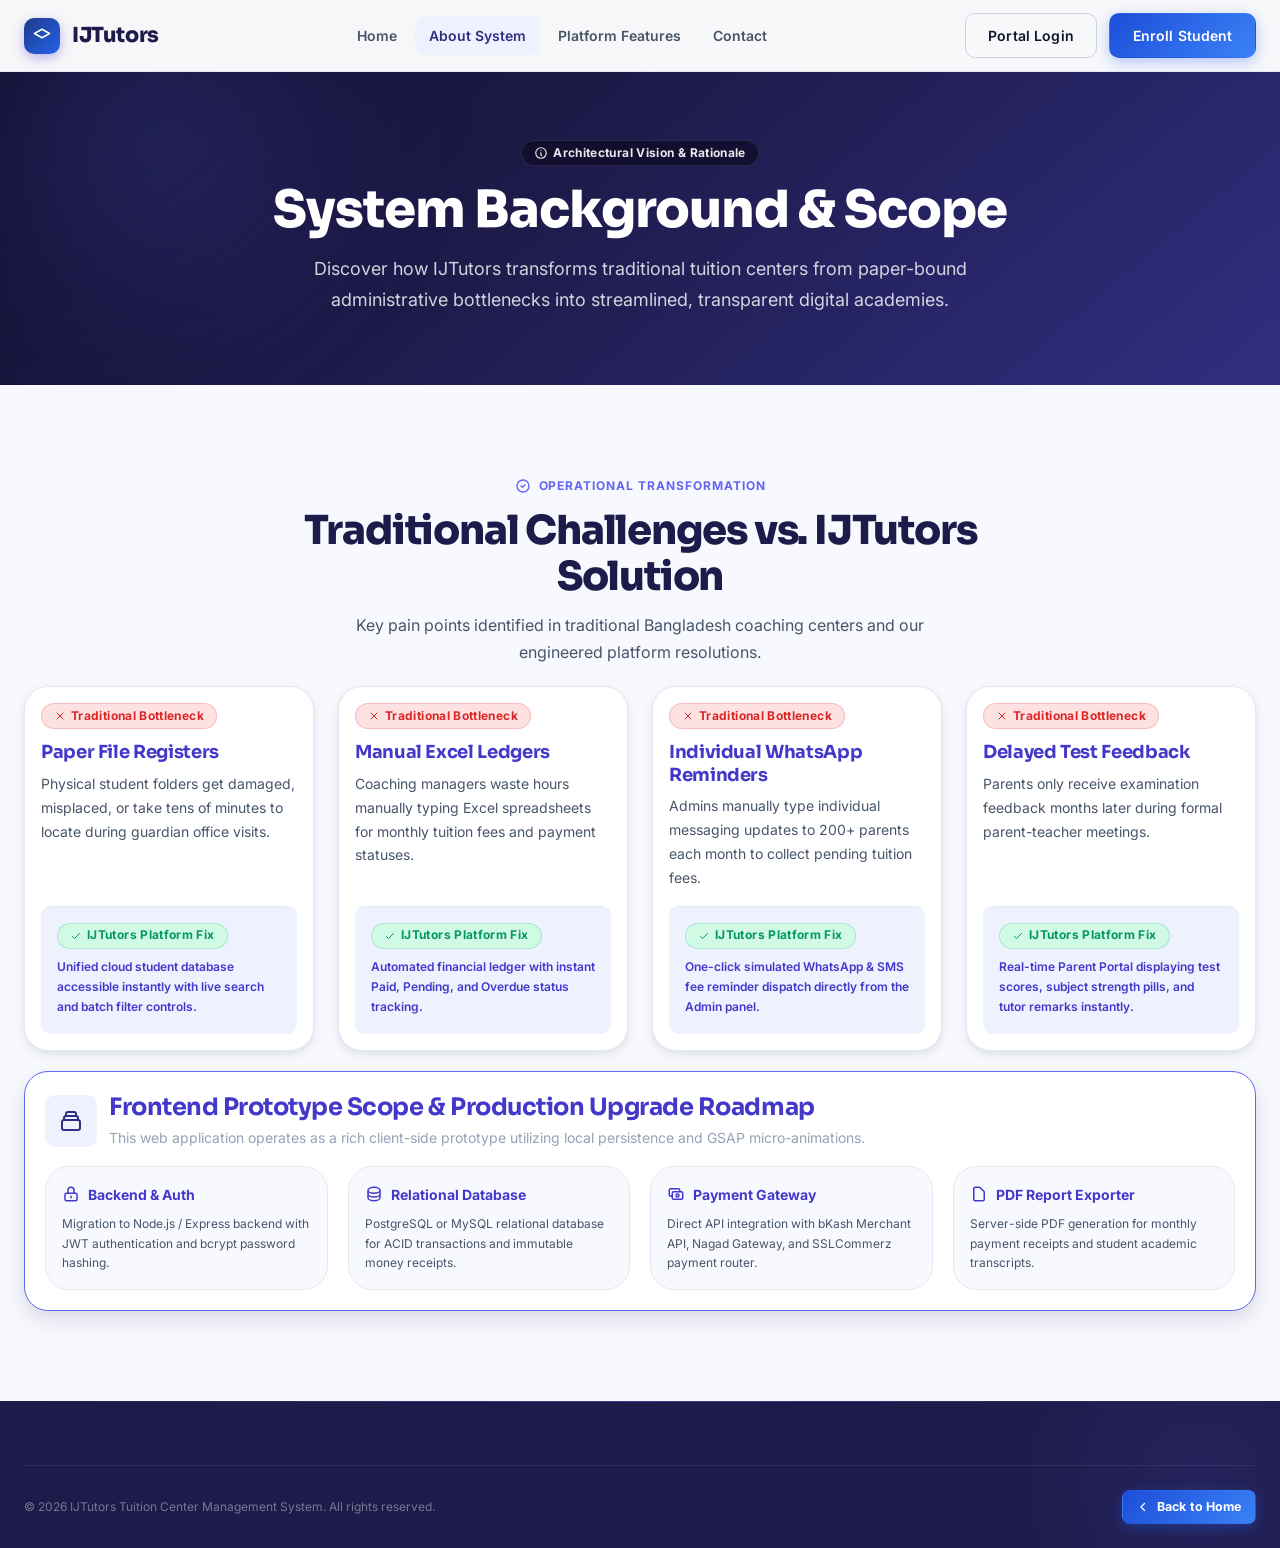
==== about.html @ 316cc88b "project added" ====
<!DOCTYPE html>
<html lang="en">
<head>
  <meta charset="UTF-8">
  <meta name="viewport" content="width=device-width, initial-scale=1.0">
  <title>About System | IJTutors Management Platform</title>
  <link rel="preconnect" href="https://fonts.googleapis.com">
  <link rel="preconnect" href="https://fonts.gstatic.com" crossorigin>
  <link href="https://fonts.googleapis.com/css2?family=Sora:wght@400;500;600;700;800&family=Inter:wght@400;500;600;700&display=swap" rel="stylesheet">
  <link rel="stylesheet" href="css/main.css">
</head>
<body>

  <!-- Navigation Bar -->
  <header class="navbar navbar-solid">
    <div class="container">
      <a href="index.html" class="nav-brand">
        <div class="nav-brand-icon">
          <svg fill="none" stroke="currentColor" viewBox="0 0 24 24"><path stroke-linecap="round" stroke-linejoin="round" stroke-width="2" d="M12 14l9-5-9-5-9 5 9 5z"/></svg>
        </div>
        <span>IJTutors</span>
      </a>
      <nav class="nav-links">
        <a href="index.html" class="nav-link">Home</a>
        <a href="about.html" class="nav-link active">About System</a>
        <a href="index.html#features" class="nav-link">Platform Features</a>
        <a href="contact.html" class="nav-link">Contact</a>
      </nav>
      <div class="nav-actions">
        <a href="login.html" class="btn btn-outline">Portal Login</a>
        <a href="register.html" class="btn btn-teal">Enroll Student</a>
      </div>
    </div>
  </header>

  <!-- Page Banner Header -->
  <section class="position-relative overflow-hidden" style="padding: 140px 0 70px; background: var(--gradient-hero); color: #ffffff;">
    <div class="blob-shape blob-1"></div>
    <div class="container position-relative z-1 text-center">
      <span class="badge badge-dark mb-3 px-3 py-2">
        <svg width="14" height="14" fill="none" stroke="currentColor" viewBox="0 0 24 24"><path stroke-linecap="round" stroke-linejoin="round" stroke-width="2" d="M13 16h-1v-4h-1m1-4h.01M21 12a9 9 0 11-18 0 9 9 0 0118 0z"/></svg>
        <span>Architectural Vision & Rationale</span>
      </span>
      <h1 class="text-white mb-3" style="font-size: clamp(2.2rem, 4vw, 3.2rem); font-weight: 800;">System Background & Scope</h1>
      <p style="color: rgba(255,255,255,0.8); max-width: 720px; margin: 0 auto; line-height: 1.7;" class="fs-md">
        Discover how IJTutors transforms traditional tuition centers from paper-bound administrative bottlenecks into streamlined, transparent digital academies.
      </p>
    </div>
  </section>

  <!-- Main Content Section -->
  <section style="padding: 90px 0; background-color: var(--color-background);">
    <div class="container">
      
      <!-- Problems Matrix from PPTX -->
      <div class="mb-5">
        <div class="text-center mb-5" style="max-width: 720px; margin-left: auto; margin-right: auto;">
          <span class="section-eyebrow justify-content-center">
            <svg width="16" height="16" fill="none" stroke="currentColor" viewBox="0 0 24 24"><path stroke-linecap="round" stroke-linejoin="round" stroke-width="2" d="M9 12l2 2 4-4m6 2a9 9 0 11-18 0 9 9 0 0118 0z"/></svg>
            <span>Operational Transformation</span>
          </span>
          <h2 class="section-title mb-3">Traditional Challenges vs. IJTutors Solution</h2>
          <p class="section-desc mx-auto">Key pain points identified in traditional Bangladesh coaching centers and our engineered platform resolutions.</p>
        </div>

        <div style="display: grid; grid-template-columns: repeat(auto-fit, minmax(270px, 1fr)); gap: 24px;">
          
          <!-- Card 1 -->
          <div class="card p-4 d-flex flex-column justify-content-between h-100 shadow-md">
            <div>
              <span class="badge badge-overdue mb-3">
                <svg width="12" height="12" fill="none" stroke="currentColor" viewBox="0 0 24 24"><path stroke-linecap="round" stroke-linejoin="round" stroke-width="2" d="M6 18L18 6M6 6l12 12"/></svg>
                <span>Traditional Bottleneck</span>
              </span>
              <h3 class="fs-md fw-bold text-primary mb-2">Paper File Registers</h3>
              <p class="fs-sm text-secondary">Physical student folders get damaged, misplaced, or take tens of minutes to locate during guardian office visits.</p>
            </div>
            <div class="border-top pt-3 mt-4" style="background: var(--color-primary-subtle); padding: 1rem; border-radius: var(--radius-md);">
              <span class="badge badge-success mb-2">
                <svg width="12" height="12" fill="none" stroke="currentColor" viewBox="0 0 24 24"><path stroke-linecap="round" stroke-linejoin="round" stroke-width="2" d="M5 13l4 4L19 7"/></svg>
                <span>IJTutors Platform Fix</span>
              </span>
              <p class="fs-xs fw-semibold text-primary mb-0">Unified cloud student database accessible instantly with live search and batch filter controls.</p>
            </div>
          </div>

          <!-- Card 2 -->
          <div class="card p-4 d-flex flex-column justify-content-between h-100 shadow-md">
            <div>
              <span class="badge badge-overdue mb-3">
                <svg width="12" height="12" fill="none" stroke="currentColor" viewBox="0 0 24 24"><path stroke-linecap="round" stroke-linejoin="round" stroke-width="2" d="M6 18L18 6M6 6l12 12"/></svg>
                <span>Traditional Bottleneck</span>
              </span>
              <h3 class="fs-md fw-bold text-primary mb-2">Manual Excel Ledgers</h3>
              <p class="fs-sm text-secondary">Coaching managers waste hours manually typing Excel spreadsheets for monthly tuition fees and payment statuses.</p>
            </div>
            <div class="border-top pt-3 mt-4" style="background: var(--color-primary-subtle); padding: 1rem; border-radius: var(--radius-md);">
              <span class="badge badge-success mb-2">
                <svg width="12" height="12" fill="none" stroke="currentColor" viewBox="0 0 24 24"><path stroke-linecap="round" stroke-linejoin="round" stroke-width="2" d="M5 13l4 4L19 7"/></svg>
                <span>IJTutors Platform Fix</span>
              </span>
              <p class="fs-xs fw-semibold text-primary mb-0">Automated financial ledger with instant Paid, Pending, and Overdue status tracking.</p>
            </div>
          </div>

          <!-- Card 3 -->
          <div class="card p-4 d-flex flex-column justify-content-between h-100 shadow-md">
            <div>
              <span class="badge badge-overdue mb-3">
                <svg width="12" height="12" fill="none" stroke="currentColor" viewBox="0 0 24 24"><path stroke-linecap="round" stroke-linejoin="round" stroke-width="2" d="M6 18L18 6M6 6l12 12"/></svg>
                <span>Traditional Bottleneck</span>
              </span>
              <h3 class="fs-md fw-bold text-primary mb-2">Individual WhatsApp Reminders</h3>
              <p class="fs-sm text-secondary">Admins manually type individual messaging updates to 200+ parents each month to collect pending tuition fees.</p>
            </div>
            <div class="border-top pt-3 mt-4" style="background: var(--color-primary-subtle); padding: 1rem; border-radius: var(--radius-md);">
              <span class="badge badge-success mb-2">
                <svg width="12" height="12" fill="none" stroke="currentColor" viewBox="0 0 24 24"><path stroke-linecap="round" stroke-linejoin="round" stroke-width="2" d="M5 13l4 4L19 7"/></svg>
                <span>IJTutors Platform Fix</span>
              </span>
              <p class="fs-xs fw-semibold text-primary mb-0">One-click simulated WhatsApp & SMS fee reminder dispatch directly from the Admin panel.</p>
            </div>
          </div>

          <!-- Card 4 -->
          <div class="card p-4 d-flex flex-column justify-content-between h-100 shadow-md">
            <div>
              <span class="badge badge-overdue mb-3">
                <svg width="12" height="12" fill="none" stroke="currentColor" viewBox="0 0 24 24"><path stroke-linecap="round" stroke-linejoin="round" stroke-width="2" d="M6 18L18 6M6 6l12 12"/></svg>
                <span>Traditional Bottleneck</span>
              </span>
              <h3 class="fs-md fw-bold text-primary mb-2">Delayed Test Feedback</h3>
              <p class="fs-sm text-secondary">Parents only receive examination feedback months later during formal parent-teacher meetings.</p>
            </div>
            <div class="border-top pt-3 mt-4" style="background: var(--color-primary-subtle); padding: 1rem; border-radius: var(--radius-md);">
              <span class="badge badge-success mb-2">
                <svg width="12" height="12" fill="none" stroke="currentColor" viewBox="0 0 24 24"><path stroke-linecap="round" stroke-linejoin="round" stroke-width="2" d="M5 13l4 4L19 7"/></svg>
                <span>IJTutors Platform Fix</span>
              </span>
              <p class="fs-xs fw-semibold text-primary mb-0">Real-time Parent Portal displaying test scores, subject strength pills, and tutor remarks instantly.</p>
            </div>
          </div>

        </div>
      </div>

      <!-- Production Upgrade Roadmap -->
      <div class="card p-5 mt-5 shadow-lg" style="background: var(--color-surface); border: 1.5px solid var(--color-primary-light);">
        <div class="d-flex align-items-center gap-3 mb-3">
          <div class="stat-icon-wrap primary">
            <svg width="24" height="24" fill="none" stroke="currentColor" viewBox="0 0 24 24"><path stroke-linecap="round" stroke-linejoin="round" stroke-width="2" d="M19 11H5m14 0a2 2 0 012 2v6a2 2 0 01-2 2H5a2 2 0 01-2-2v-6a2 2 0 012-2m14 0V9a2 2 0 00-2-2M5 11V9a2 2 0 012-2m0 0V5a2 2 0 012-2h6a2 2 0 012 2v2M7 7h10"/></svg>
          </div>
          <div>
            <h3 class="fs-xl fw-bold text-primary mb-1">Frontend Prototype Scope & Production Upgrade Roadmap</h3>
            <p class="fs-sm text-muted mb-0">This web application operates as a rich client-side prototype utilizing local persistence and GSAP micro-animations.</p>
          </div>
        </div>

        <div style="display: grid; grid-template-columns: repeat(auto-fit, minmax(220px, 1fr)); gap: 20px;" class="mt-4">
          
          <div class="p-4 rounded-xl border" style="background: var(--color-background);">
            <div class="d-flex align-items-center gap-2 mb-2 text-primary fw-bold fs-sm">
              <svg width="18" height="18" fill="none" stroke="currentColor" viewBox="0 0 24 24"><path stroke-linecap="round" stroke-linejoin="round" stroke-width="2" d="M12 15v2m-6 4h12a2 2 0 002-2v-6a2 2 0 00-2-2H6a2 2 0 00-2 2v6a2 2 0 002 2zm10-10V7a4 4 0 00-8 0v4h8z"/></svg>
              <span>Backend & Auth</span>
            </div>
            <div class="fs-xs text-secondary">Migration to Node.js / Express backend with JWT authentication and bcrypt password hashing.</div>
          </div>

          <div class="p-4 rounded-xl border" style="background: var(--color-background);">
            <div class="d-flex align-items-center gap-2 mb-2 text-primary fw-bold fs-sm">
              <svg width="18" height="18" fill="none" stroke="currentColor" viewBox="0 0 24 24"><path stroke-linecap="round" stroke-linejoin="round" stroke-width="2" d="M4 7v10c0 2.21 3.582 4 8 4s8-1.79 8-4V7M4 7c0 2.21 3.582 4 8 4s8-1.79 8-4M4 7c0-2.21 3.582-4 8-4s8 1.79 8 4m0 5c0 2.21-3.582 4-8 4s-8-1.79-8-4"/></svg>
              <span>Relational Database</span>
            </div>
            <div class="fs-xs text-secondary">PostgreSQL or MySQL relational database for ACID transactions and immutable money receipts.</div>
          </div>

          <div class="p-4 rounded-xl border" style="background: var(--color-background);">
            <div class="d-flex align-items-center gap-2 mb-2 text-primary fw-bold fs-sm">
              <svg width="18" height="18" fill="none" stroke="currentColor" viewBox="0 0 24 24"><path stroke-linecap="round" stroke-linejoin="round" stroke-width="2" d="M17 9V7a2 2 0 00-2-2H5a2 2 0 00-2 2v6a2 2 0 002 2h2m2 4h10a2 2 0 002-2v-6a2 2 0 00-2-2H9a2 2 0 00-2 2v6a2 2 0 002 2zm7-5a2 2 0 11-4 0 2 2 0 014 0z"/></svg>
              <span>Payment Gateway</span>
            </div>
            <div class="fs-xs text-secondary">Direct API integration with bKash Merchant API, Nagad Gateway, and SSLCommerz payment router.</div>
          </div>

          <div class="p-4 rounded-xl border" style="background: var(--color-background);">
            <div class="d-flex align-items-center gap-2 mb-2 text-primary fw-bold fs-sm">
              <svg width="18" height="18" fill="none" stroke="currentColor" viewBox="0 0 24 24"><path stroke-linecap="round" stroke-linejoin="round" stroke-width="2" d="M7 21h10a2 2 0 002-2V9.414a1 1 0 00-.293-.707l-5.414-5.414A1 1 0 0012.586 3H7a2 2 0 00-2 2v14a2 2 0 002 2z"/></svg>
              <span>PDF Report Exporter</span>
            </div>
            <div class="fs-xs text-secondary">Server-side PDF generation for monthly payment receipts and student academic transcripts.</div>
          </div>

        </div>
      </div>

    </div>
  </section>

  <!-- Footer -->
  <footer class="footer">
    <div class="container">
      <div class="footer-bottom">
        <span>&copy; 2026 IJTutors Tuition Center Management System. All rights reserved.</span>
        <a href="index.html" class="btn btn-teal btn-sm d-inline-flex align-items-center gap-2" style="padding: 0.35rem 0.85rem; border-radius: 8px; font-weight: 700; font-size: 0.78rem;">
          <svg width="12" height="12" fill="none" stroke="currentColor" viewBox="0 0 24 24"><path stroke-linecap="round" stroke-linejoin="round" stroke-width="2.5" d="M15 19l-7-7 7-7"/></svg>
          <span>Back to Home</span>
        </a>
      </div>
    </div>
  </footer>

  <script src="js/mock-data.js"></script>
  <script src="js/store.js"></script>
  <script src="js/auth.js"></script>
  <script src="js/ui.js"></script>
  <script src="js/app.js"></script>
</body>
</html>
---- css/main.css ----
/* Master CSS Bundle — IJTutors Management System v2 */
@import url('https://fonts.googleapis.com/css2?family=Sora:wght@400;500;600;700;800&family=Inter:wght@400;500;600;700&display=swap');

@import url('./tokens.css');
@import url('./base.css');
@import url('./components.css');
@import url('./layout.css');
@import url('./dashboard.css');
@import url('./animations.css');
@import url('./utilities.css');
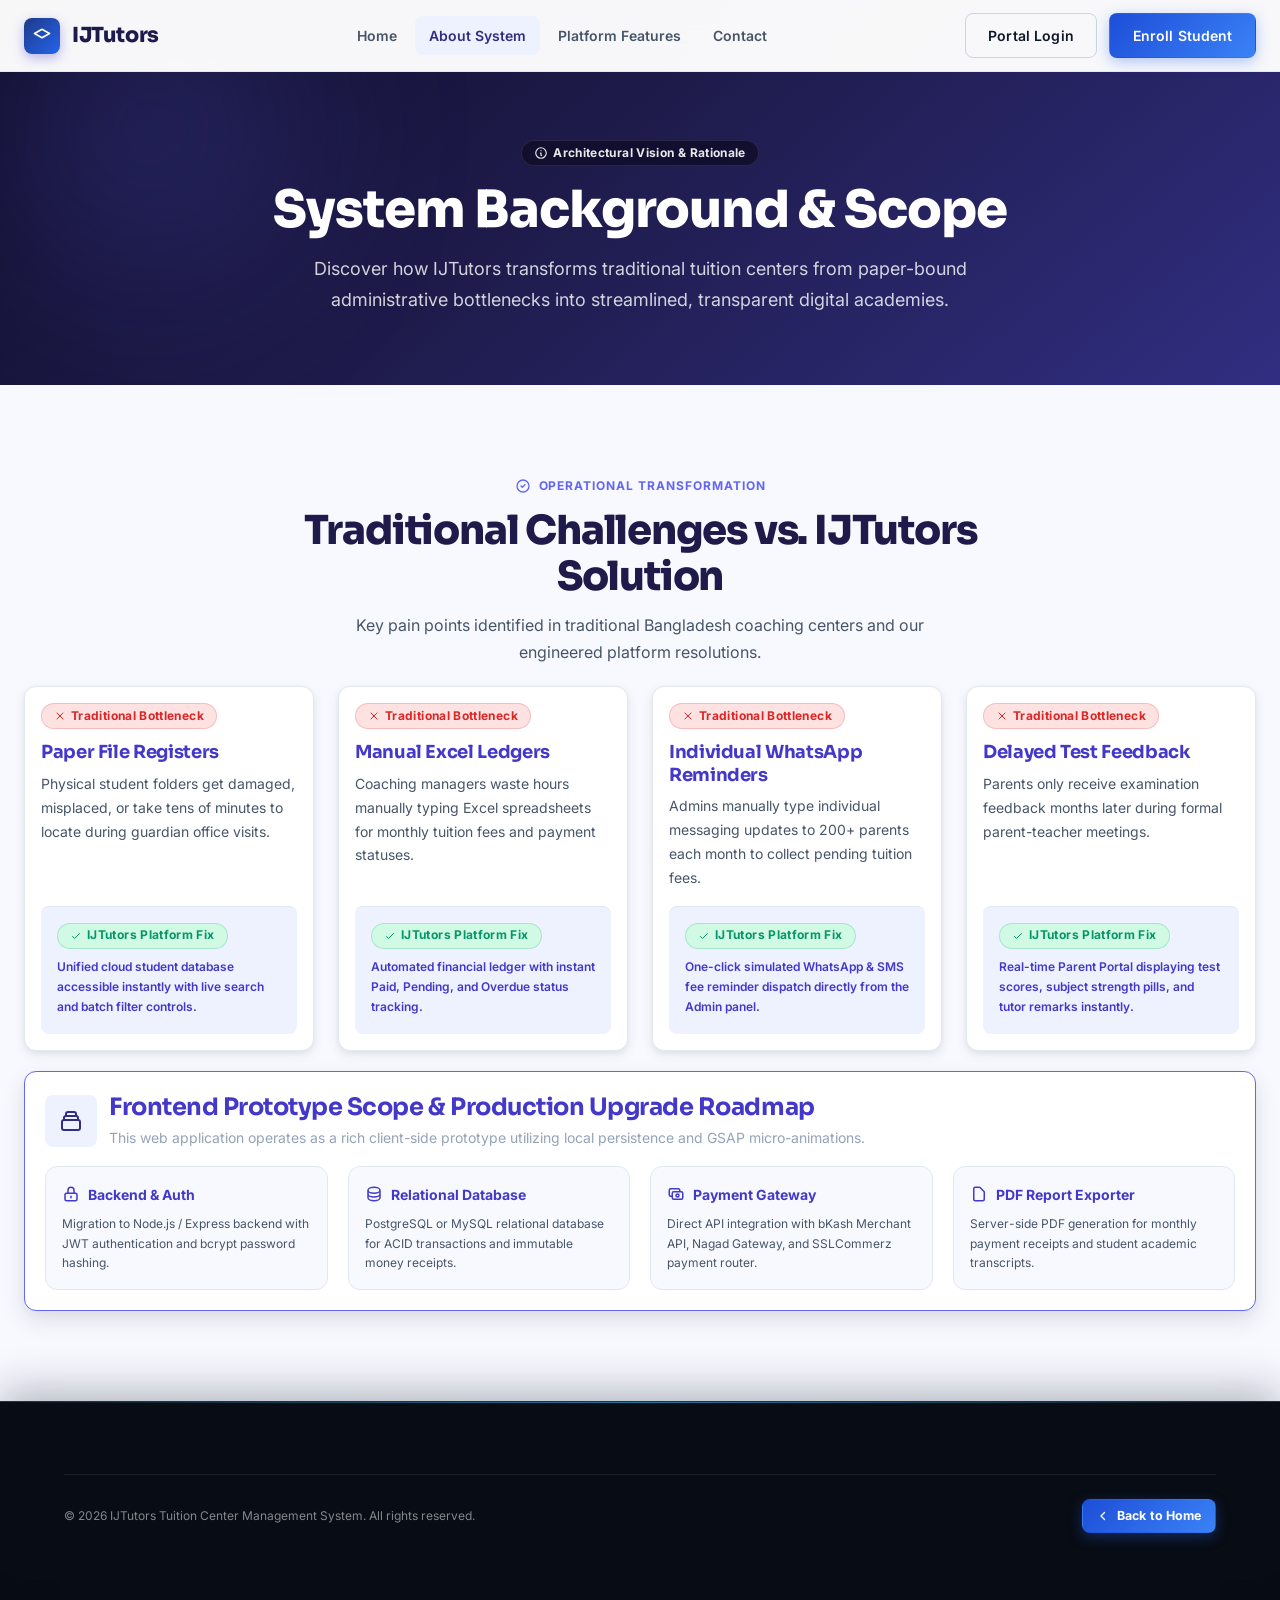
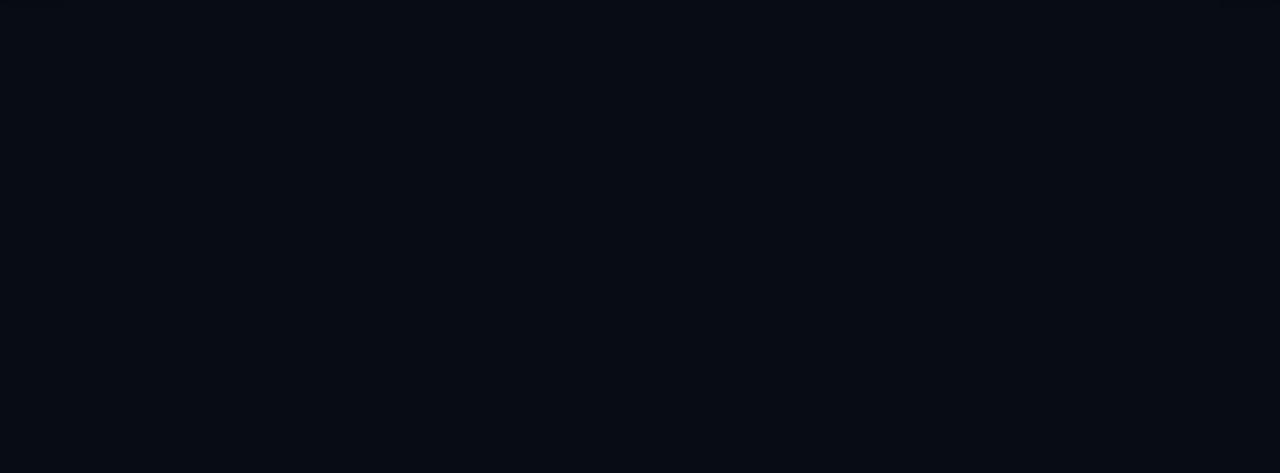
==== commit b207e4e8: "fix: restore page scroll - remove overflow-x from html, fix footer::after position, remove global se" ====
--- a/about.html
+++ b/about.html
@@ -29,9 +29,42 @@
       <div class="nav-actions">
         <a href="login.html" class="btn btn-outline">Portal Login</a>
         <a href="register.html" class="btn btn-teal">Enroll Student</a>
+        <button class="mobile-nav-toggle" aria-label="Toggle Navigation">
+          <svg width="22" height="22" fill="none" stroke="currentColor" viewBox="0 0 24 24">
+            <path stroke-linecap="round" stroke-linejoin="round" stroke-width="2" d="M4 6h16M4 12h16M4 18h16" />
+          </svg>
+        </button>
       </div>
     </div>
   </header>
+
+  <!-- Mobile Navigation Drawer -->
+  <div class="mobile-nav-drawer" id="mobile-nav-drawer" aria-hidden="true">
+    <div class="mobile-nav-overlay" id="mobile-nav-overlay"></div>
+    <div class="mobile-nav-panel" role="dialog" aria-label="Navigation Menu">
+      <div class="mobile-nav-header">
+        <a href="index.html" class="nav-brand" style="color:#1e293b; text-decoration:none;">
+          <div class="nav-brand-icon">
+            <svg fill="none" stroke="currentColor" viewBox="0 0 24 24"><path stroke-linecap="round" stroke-linejoin="round" stroke-width="2" d="M12 14l9-5-9-5-9 5 9 5z"/></svg>
+          </div>
+          <span>IJTutors</span>
+        </a>
+        <button class="mobile-nav-close" id="mobile-nav-close" aria-label="Close Menu">
+          <svg width="18" height="18" fill="none" stroke="currentColor" viewBox="0 0 24 24"><path stroke-linecap="round" stroke-linejoin="round" stroke-width="2.5" d="M6 18L18 6M6 6l12 12"/></svg>
+        </button>
+      </div>
+      <nav class="mobile-nav-links">
+        <a href="index.html" class="mobile-nav-link"><svg fill="none" stroke="currentColor" viewBox="0 0 24 24"><path stroke-linecap="round" stroke-linejoin="round" stroke-width="2" d="M3 12l2-2m0 0l7-7 7 7M5 10v10a1 1 0 001 1h3m10-11l2 2m-2-2v10a1 1 0 01-1 1h-3m-6 0a1 1 0 001-1v-4a1 1 0 011-1h2a1 1 0 011 1v4a1 1 0 001 1m-6 0h6"/></svg>Home</a>
+        <a href="about.html" class="mobile-nav-link active"><svg fill="none" stroke="currentColor" viewBox="0 0 24 24"><path stroke-linecap="round" stroke-linejoin="round" stroke-width="2" d="M13 16h-1v-4h-1m1-4h.01M21 12a9 9 0 11-18 0 9 9 0 0118 0z"/></svg>About System</a>
+        <a href="index.html#features" class="mobile-nav-link"><svg fill="none" stroke="currentColor" viewBox="0 0 24 24"><path stroke-linecap="round" stroke-linejoin="round" stroke-width="2" d="M13 10V3L4 14h7v7l9-11h-7z"/></svg>Features</a>
+        <a href="contact.html" class="mobile-nav-link"><svg fill="none" stroke="currentColor" viewBox="0 0 24 24"><path stroke-linecap="round" stroke-linejoin="round" stroke-width="2" d="M3 8l7.89 5.26a2 2 0 002.22 0L21 8M5 19h14a2 2 0 002-2V7a2 2 0 00-2-2H5a2 2 0 00-2 2v10a2 2 0 002 2z"/></svg>Contact</a>
+      </nav>
+      <div class="mobile-nav-footer">
+        <a href="login.html" class="btn btn-outline" style="width:100%; justify-content:center;">Portal Login</a>
+        <a href="register.html" class="btn btn-primary" style="width:100%; justify-content:center;">Enroll Student</a>
+      </div>
+    </div>
+  </div>
 
   <!-- Page Banner Header -->
   <section class="position-relative overflow-hidden" style="padding: 140px 0 70px; background: var(--gradient-hero); color: #ffffff;">
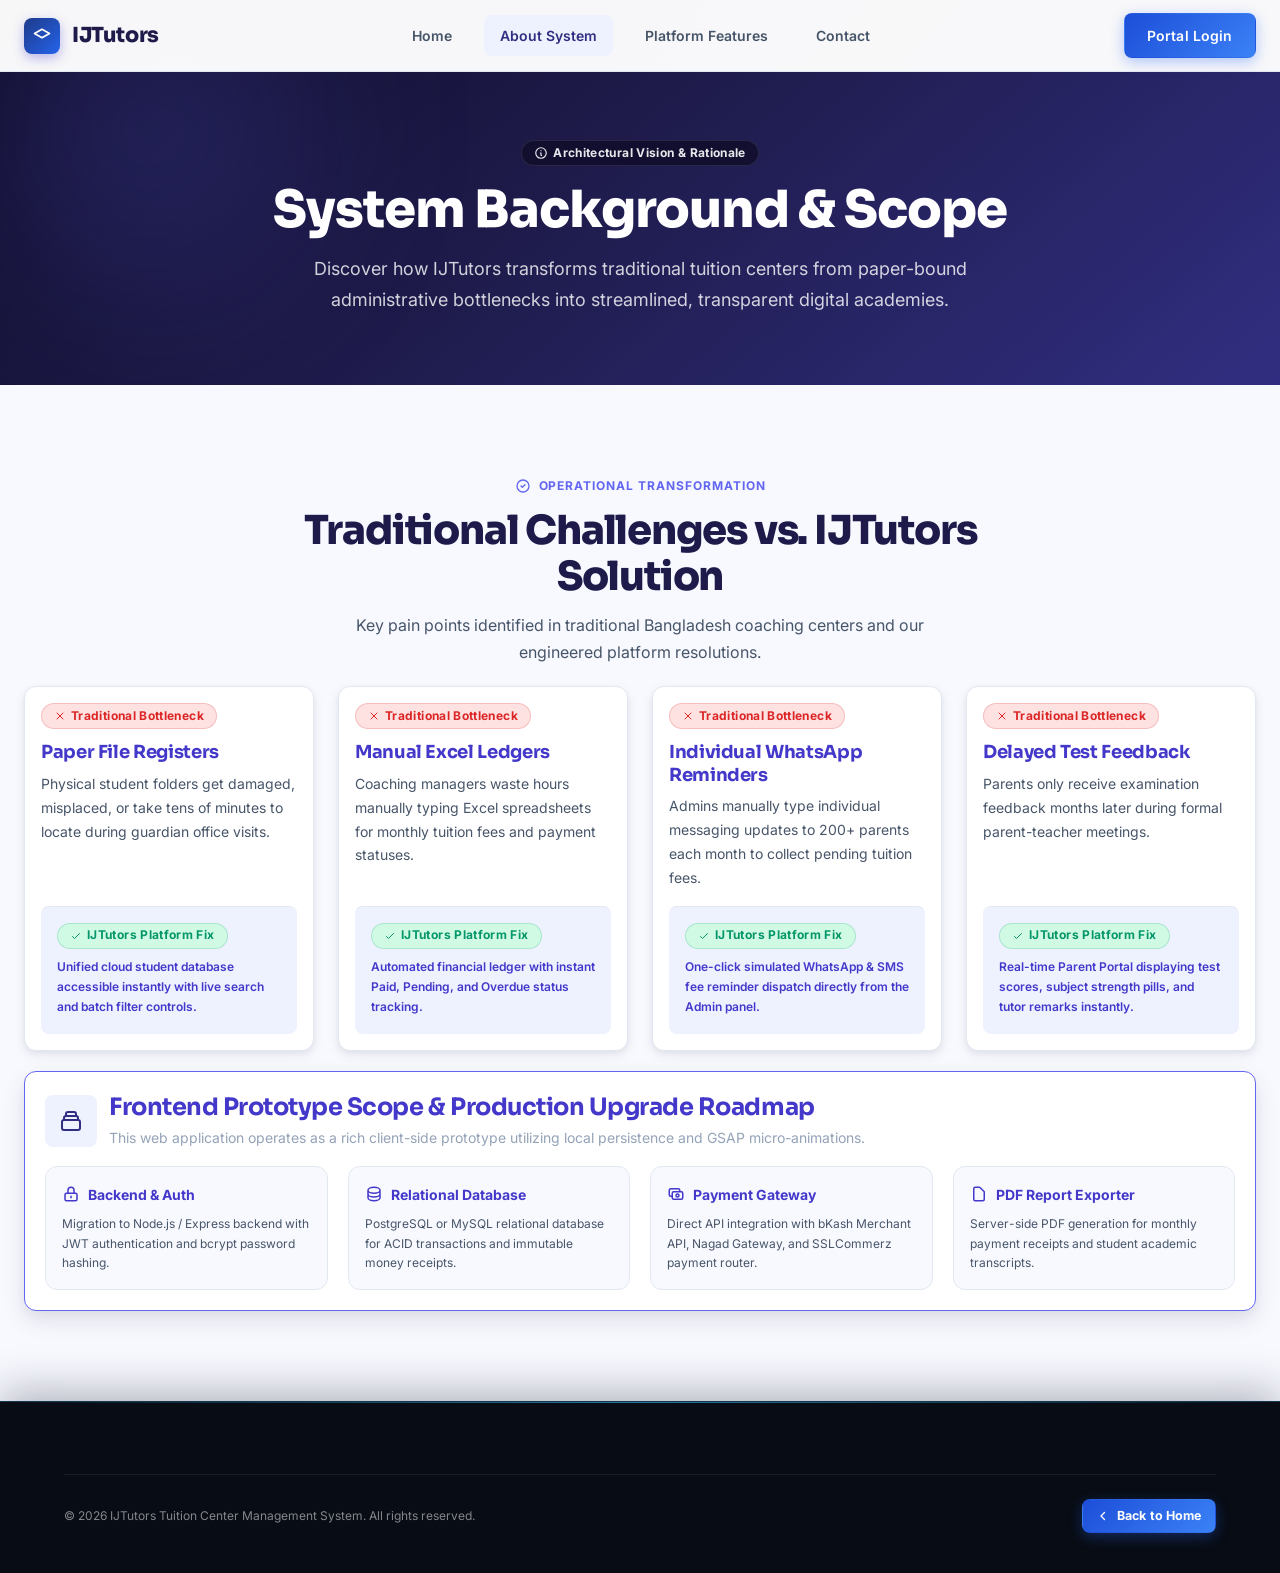
==== commit edfb4e65: "refactor: replace registration page with parent and student hub and update navigation links" ====
--- a/about.html
+++ b/about.html
@@ -27,8 +27,7 @@
         <a href="contact.html" class="nav-link">Contact</a>
       </nav>
       <div class="nav-actions">
-        <a href="login.html" class="btn btn-outline">Portal Login</a>
-        <a href="register.html" class="btn btn-teal">Enroll Student</a>
+        <a href="login.html" class="btn btn-teal">Portal Login</a>
         <button class="mobile-nav-toggle" aria-label="Toggle Navigation">
           <svg width="22" height="22" fill="none" stroke="currentColor" viewBox="0 0 24 24">
             <path stroke-linecap="round" stroke-linejoin="round" stroke-width="2" d="M4 6h16M4 12h16M4 18h16" />
@@ -60,8 +59,7 @@
         <a href="contact.html" class="mobile-nav-link"><svg fill="none" stroke="currentColor" viewBox="0 0 24 24"><path stroke-linecap="round" stroke-linejoin="round" stroke-width="2" d="M3 8l7.89 5.26a2 2 0 002.22 0L21 8M5 19h14a2 2 0 002-2V7a2 2 0 00-2-2H5a2 2 0 00-2 2v10a2 2 0 002 2z"/></svg>Contact</a>
       </nav>
       <div class="mobile-nav-footer">
-        <a href="login.html" class="btn btn-outline" style="width:100%; justify-content:center;">Portal Login</a>
-        <a href="register.html" class="btn btn-primary" style="width:100%; justify-content:center;">Enroll Student</a>
+        <a href="login.html" class="btn btn-teal" style="width:100%; justify-content:center;">Portal Login</a>
       </div>
     </div>
   </div>
